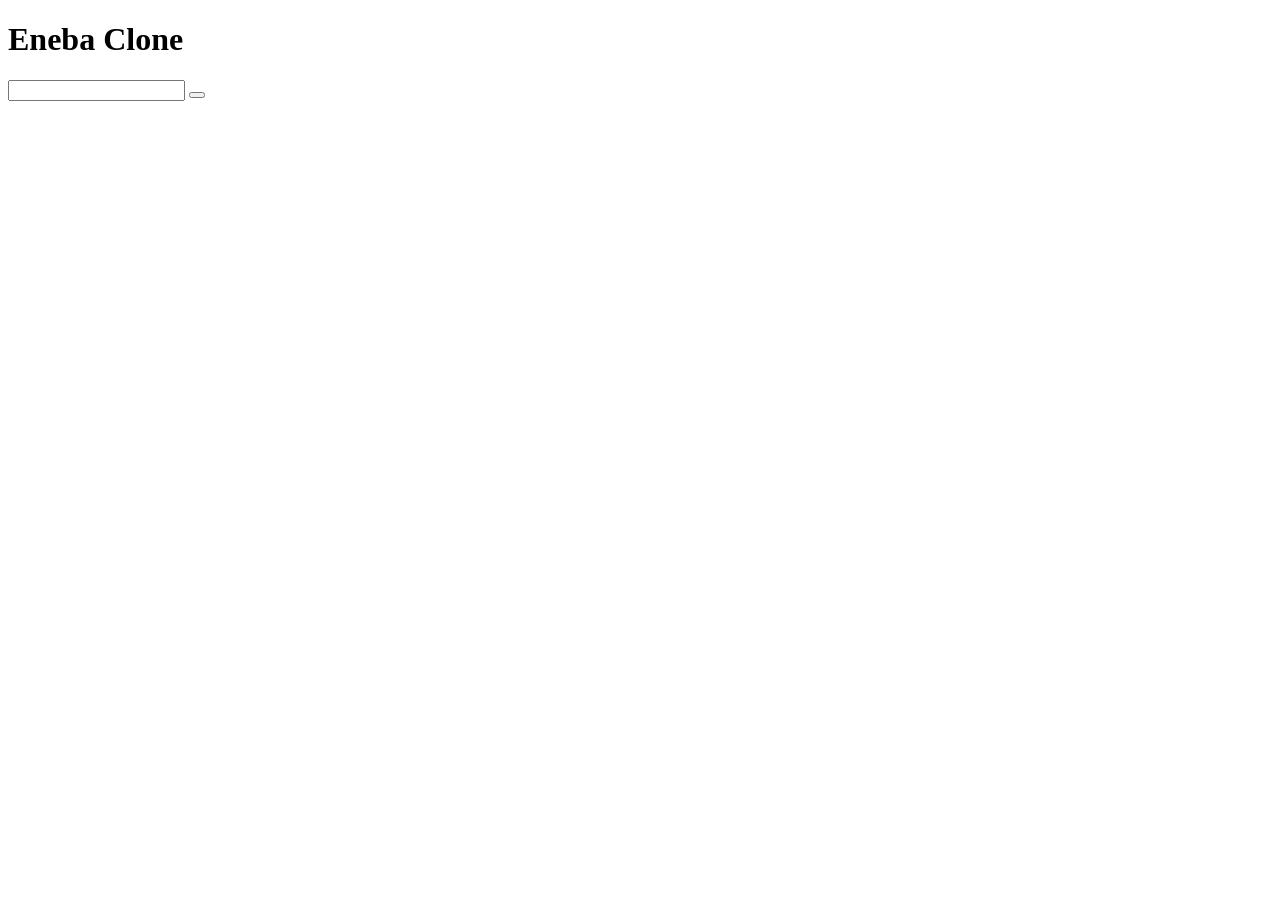
==== index.html @ f71d5b2f "Esqueleto" ====
<!doctype html>
<html lang="es">
  <head>
    <meta charset="UTF-8" />
    <meta name="viewport" content="width=device-width, initial-scale=1.0" />
    <title>PradaF</title>
  </head>
  <body>
    <header>
      <h1>Eneba Clone</h1>
      <form>
        <input type="text" />
        <button></button>
      </form>
    </header>
    <main>
      <section></section>
      <section></section>
      <section></section>
    </main>
    <footer></footer>
  </body>
</html>
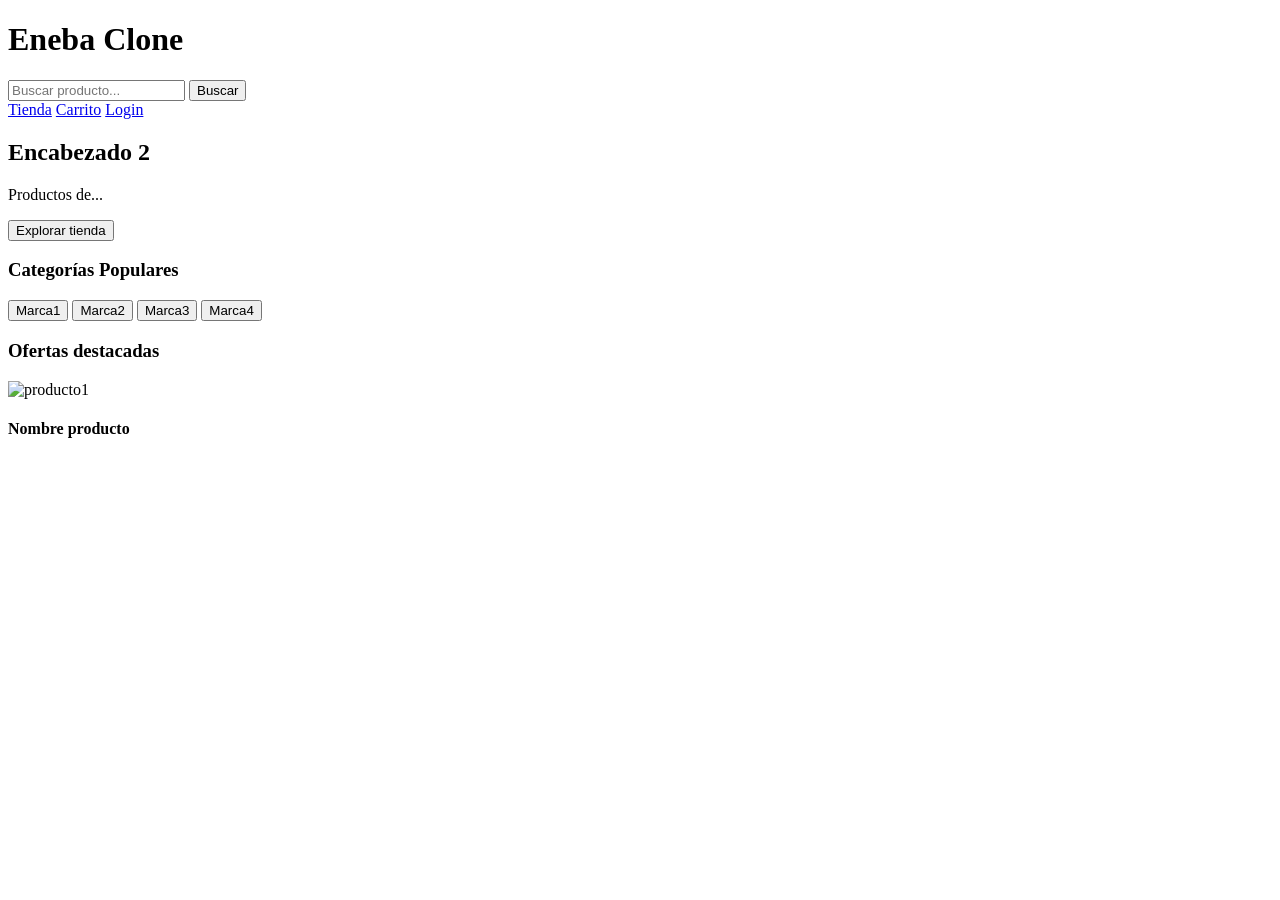
==== commit 2508925e: "pagina inicial" ====
--- a/index.html
+++ b/index.html
@@ -6,17 +6,58 @@
     <title>PradaF</title>
   </head>
   <body>
+    <!-- PANTALLA DE INICIO -->
     <header>
-      <h1>Eneba Clone</h1>
-      <form>
-        <input type="text" />
-        <button></button>
-      </form>
+      <div class="logo-area">
+        <h1>Eneba Clone</h1>
+      </div>
+      <div class="buscador-area">
+        <form>
+          <input
+            type="search"
+            name="search"
+            class="search-input"
+            placeholder="Buscar producto..."
+          />
+          <button type="submit">Buscar</button>
+        </form>
+      </div>
+      <nav class="usuario-area">
+        <a href="index.html" class="tienda-link">Tienda</a>
+        <a href="#" class="carrito-link">Carrito</a>
+        <a href="#" class="login-link">Login</a>
+      </nav>
     </header>
     <main>
-      <section></section>
-      <section></section>
-      <section></section>
+      <section class="portada">
+        <h2>Encabezado 2</h2>
+        <p>Productos de...</p>
+        <button class="tienda-button">Explorar tienda</button>
+      </section>
+      <section class="categorias-populares">
+        <h3>Categorías Populares</h3>
+        <div class="botones-populares">
+          <button>Marca1</button>
+          <button>Marca2</button>
+          <button>Marca3</button>
+          <button>Marca4</button>
+        </div>
+      </section>
+      <section class="ofertas-destacadas">
+        <h3>Ofertas destacadas</h3>
+        <div class="grid-ofertas">
+          <div class="tarjeta-oferta">
+            <img src="#" alt="producto1" class="imagen-producto1" />
+            <div class="info-producto">
+              <h4>Nombre producto</h4>
+              <div class="precios">
+                <span class="precio-original"></span>
+                <span class="precio-descuento"></span>
+              </div>
+            </div>
+          </div>
+        </div>
+      </section>
     </main>
     <footer></footer>
   </body>
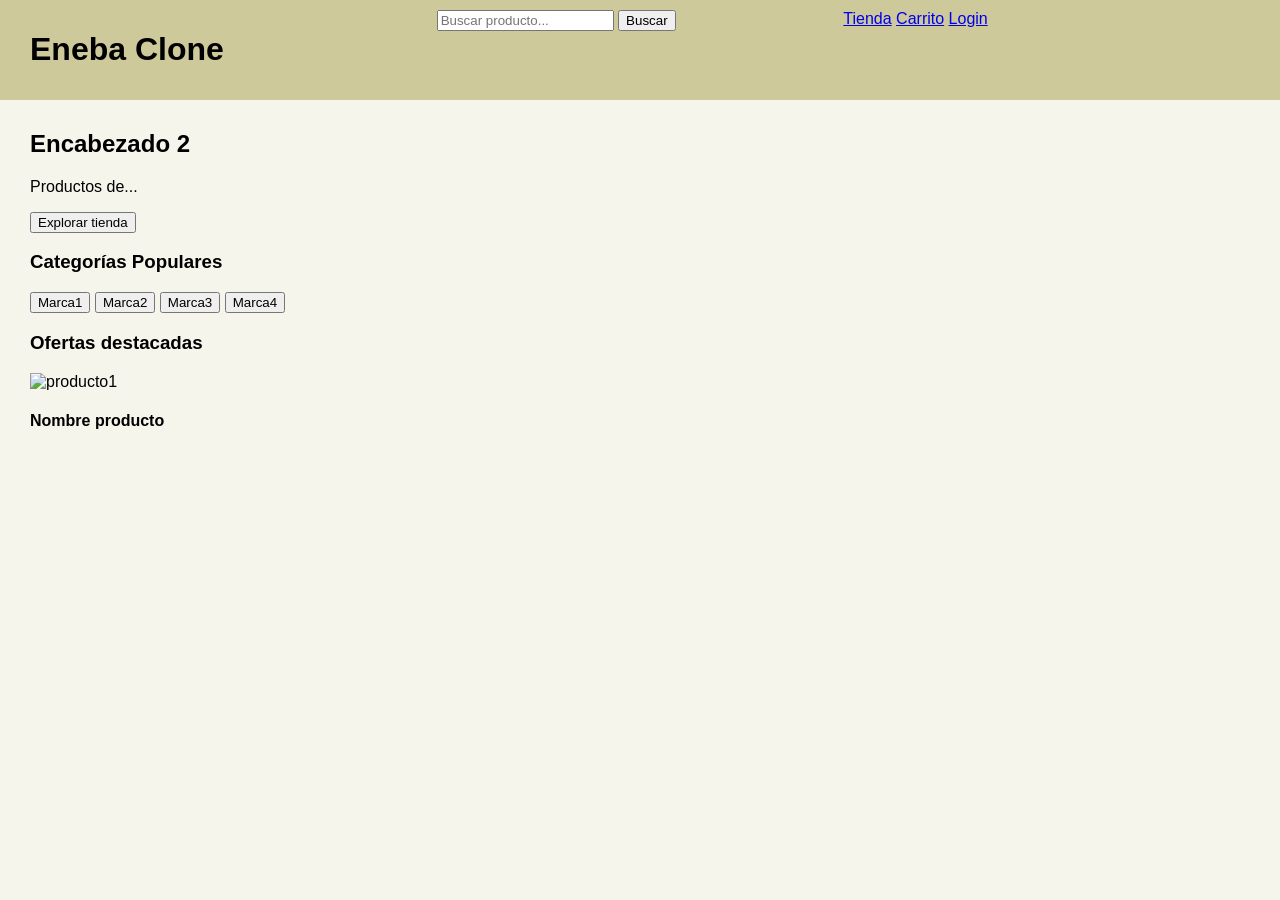
==== commit a24f9ec3: "pagina producto + css" ====
--- a/index.html
+++ b/index.html
@@ -3,6 +3,7 @@
   <head>
     <meta charset="UTF-8" />
     <meta name="viewport" content="width=device-width, initial-scale=1.0" />
+    <link rel="stylesheet" href="styles.css" />
     <title>PradaF</title>
   </head>
   <body>
--- a/styles.css
+++ b/styles.css
@@ -0,0 +1,28 @@
+body {
+  margin: 0;
+  padding: 0;
+  font-family: sans-serif;
+  background-color: #f6f5ec;
+}
+header {
+  padding: 10px 30px;
+  background-color: #cdc99a;
+  display: grid;
+  grid-template-columns: 1fr 1fr 1fr;
+}
+
+#logo-area {
+  grid-column: 1;
+}
+#buscador-area {
+  grid-column: 2;
+  justify-items: center;
+}
+#usuario-area {
+  grid-column: 3;
+  justify-content: end;
+}
+
+main {
+  padding: 10px 30px;
+}
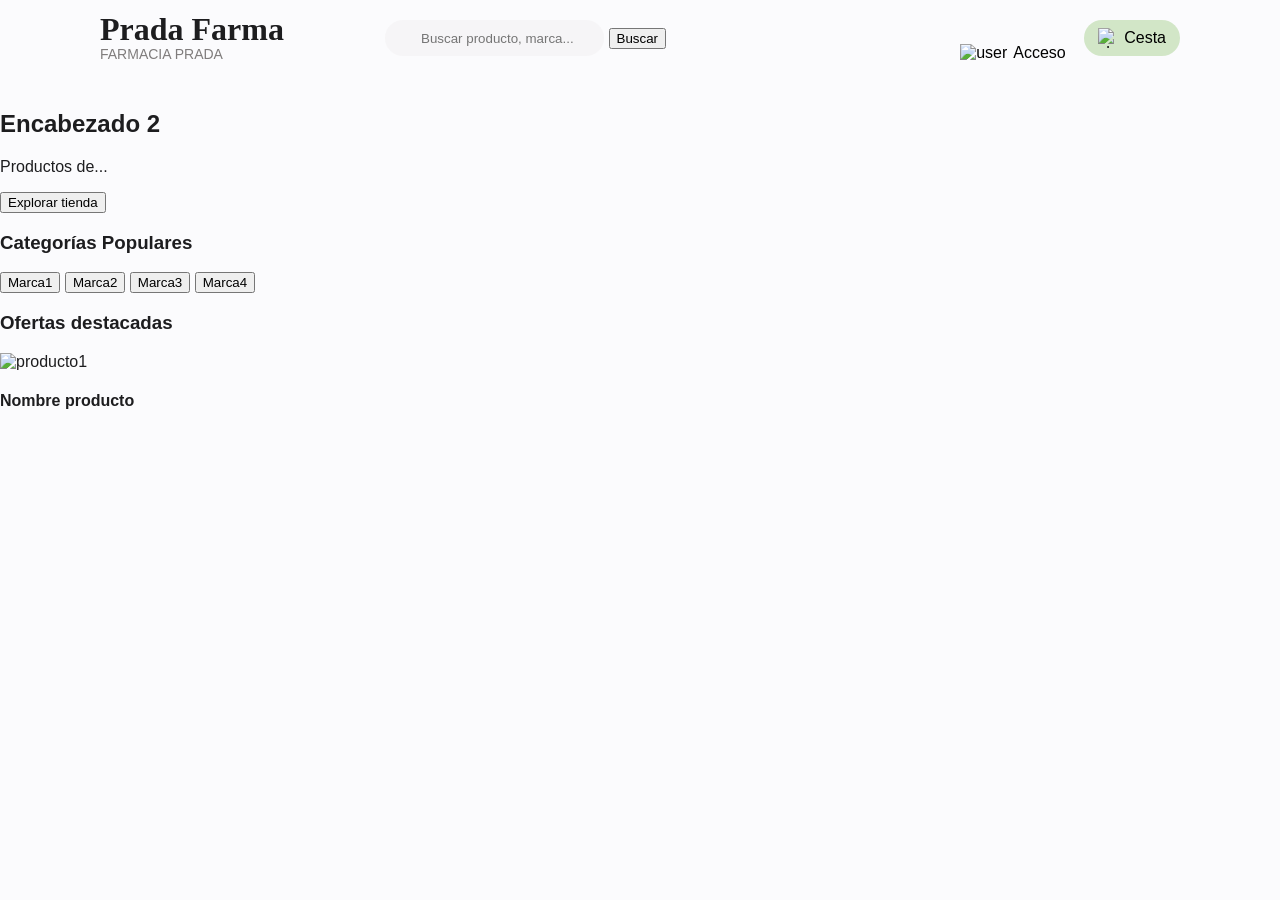
==== commit 43727691: "css pagina1" ====
--- a/index.html
+++ b/index.html
@@ -4,13 +4,13 @@
     <meta charset="UTF-8" />
     <meta name="viewport" content="width=device-width, initial-scale=1.0" />
     <link rel="stylesheet" href="styles.css" />
-    <title>PradaF</title>
+    <title>Prada Farma</title>
   </head>
   <body>
     <!-- PANTALLA DE INICIO -->
     <header>
       <div class="logo-area">
-        <h1>Eneba Clone</h1>
+        <h1 class="titulo">Prada Farma<br /><span>FARMACIA PRADA</span></h1>
       </div>
       <div class="buscador-area">
         <form>
@@ -18,15 +18,32 @@
             type="search"
             name="search"
             class="search-input"
-            placeholder="Buscar producto..."
+            placeholder="Buscar producto, marca..."
           />
           <button type="submit">Buscar</button>
         </form>
       </div>
       <nav class="usuario-area">
-        <a href="index.html" class="tienda-link">Tienda</a>
-        <a href="#" class="carrito-link">Carrito</a>
-        <a href="#" class="login-link">Login</a>
+        <a href="#" class="login-link"
+          ><span
+            ><img
+              width="24"
+              height="24"
+              src="https://img.icons8.com/forma-thin/24/user.png"
+              alt="user"
+            />
+          </span>
+          Acceso</a
+        >
+        <a href="#" class="cesta-link"
+          ><img
+            width="48"
+            height="48"
+            src="https://img.icons8.com/pulsar-line/48/shopping-cart.png"
+            alt="shopping-cart"
+          />
+          Cesta</a
+        >
       </nav>
     </header>
     <main>
--- a/styles.css
+++ b/styles.css
@@ -1,28 +1,84 @@
 body {
   margin: 0;
-  padding: 0;
-  font-family: sans-serif;
-  background-color: #f6f5ec;
+  font-family: "DM Sans", sans-serif;
+  background: #fbfbfd;
+  color: #1d1d1f;
+  font-weight: 300;
+  min-height: 100vh;
 }
+/* HEADER */
+
 header {
-  padding: 10px 30px;
-  background-color: #cdc99a;
-  display: grid;
-  grid-template-columns: 1fr 1fr 1fr;
+  margin: 0;
+  padding: 20px 100px;
+  display: flex;
+  justify-content: space-between;
 }
 
-#logo-area {
-  grid-column: 1;
+.titulo {
+  font-family: "Times New Roman", Times, serif;
+  margin: 0;
+  line-height: 0.6;
 }
-#buscador-area {
-  grid-column: 2;
-  justify-items: center;
-}
-#usuario-area {
-  grid-column: 3;
-  justify-content: end;
+h1 span {
+  font-size: 14px;
+  font-family: "DM Sans", sans-serif;
+  font-weight: lighter;
+  color: rgb(127, 124, 124);
 }
 
-main {
-  padding: 10px 30px;
+.buscador-area {
+  flex: 1;
+  max-width: 460px;
+  position: relative;
 }
+
+.buscador-area input {
+  height: 36px;
+  border: 1.5px;
+  border-radius: 18px;
+  padding: 0 14px 0 36px;
+  background-color: rgba(232, 226, 226, 0.262);
+}
+
+.buscador-area input:focus {
+  border: none;
+}
+
+.usuario-area a {
+  display: inline-flex;
+  align-items: center;
+  gap: 6px;
+  padding: 8px 14px;
+  border-radius: 999px;
+  text-decoration: none;
+  color: black;
+}
+
+.login-link:hover {
+  background-color: #f2f2f2;
+}
+
+.cesta-link {
+  background-color: rgba(140, 193, 109, 0.371);
+}
+
+.cesta-link:hover {
+  background-color: rgba(140, 193, 109, 0.575);
+}
+
+.login-link {
+  display: flex;
+  align-items: center;
+}
+
+.login-link img {
+  width: 20px;
+  height: 20px;
+}
+.cesta-link img {
+  width: 20px;
+  height: 20px;
+}
+
+/* MAIN */
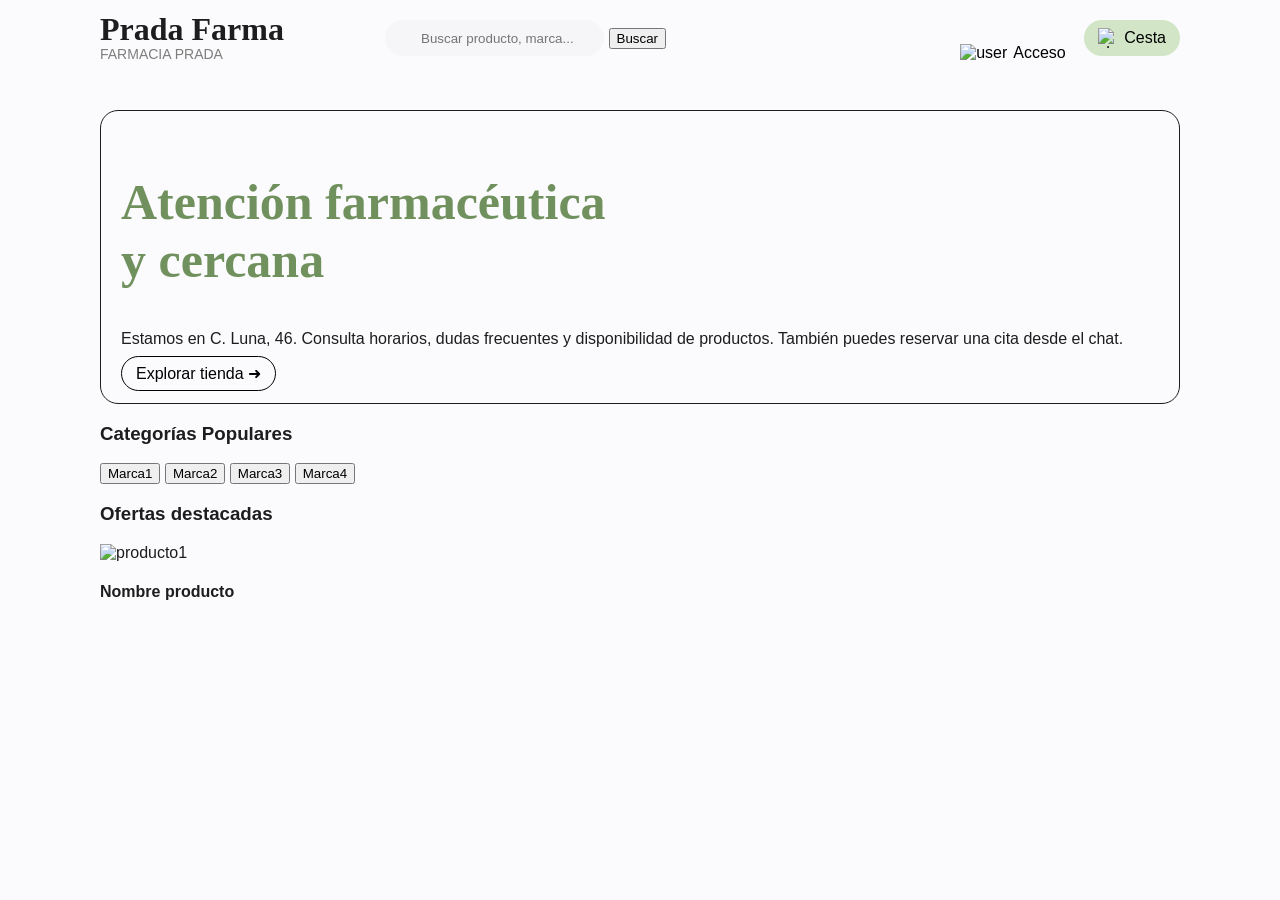
==== commit fbb1a54b: "css" ====
--- a/index.html
+++ b/index.html
@@ -4,7 +4,7 @@
     <meta charset="UTF-8" />
     <meta name="viewport" content="width=device-width, initial-scale=1.0" />
     <link rel="stylesheet" href="styles.css" />
-    <title>Prada Farma</title>
+    <title>Farmacia Prada | Farmacia en El Puerto de Santa María</title>
   </head>
   <body>
     <!-- PANTALLA DE INICIO -->
@@ -46,11 +46,16 @@
         >
       </nav>
     </header>
+    <!-- MAIN -->
     <main>
       <section class="portada">
-        <h2>Encabezado 2</h2>
-        <p>Productos de...</p>
-        <button class="tienda-button">Explorar tienda</button>
+        <h2>Atención farmacéutica <br> <span>y cercana</span></h2>
+        <p>
+          Estamos en C. Luna, 46. Consulta horarios, dudas frecuentes y
+          disponibilidad de productos. También puedes reservar una cita desde el
+          chat.
+        </p>
+        <a href="#" class="tienda-link">Explorar tienda &#10140</a>
       </section>
       <section class="categorias-populares">
         <h3>Categorías Populares</h3>
--- a/styles.css
+++ b/styles.css
@@ -82,3 +82,28 @@
 }
 
 /* MAIN */
+main {
+  padding: 20px 100px;
+}
+
+.portada {
+  border: 1px solid;
+  border-radius: 18px;
+  border-color: #1d1d1f;
+  padding: 20px;
+}
+
+h2 {
+  font-family: "Times New Roman", Times, serif;
+  font-size: 50px;
+  color: rgb(112, 145, 93);
+}
+
+.tienda-link {
+  gap: 6px;
+  padding: 8px 14px;
+  border: 1px solid;
+  border-radius: 999px;
+  text-decoration: none;
+  color: black;
+}
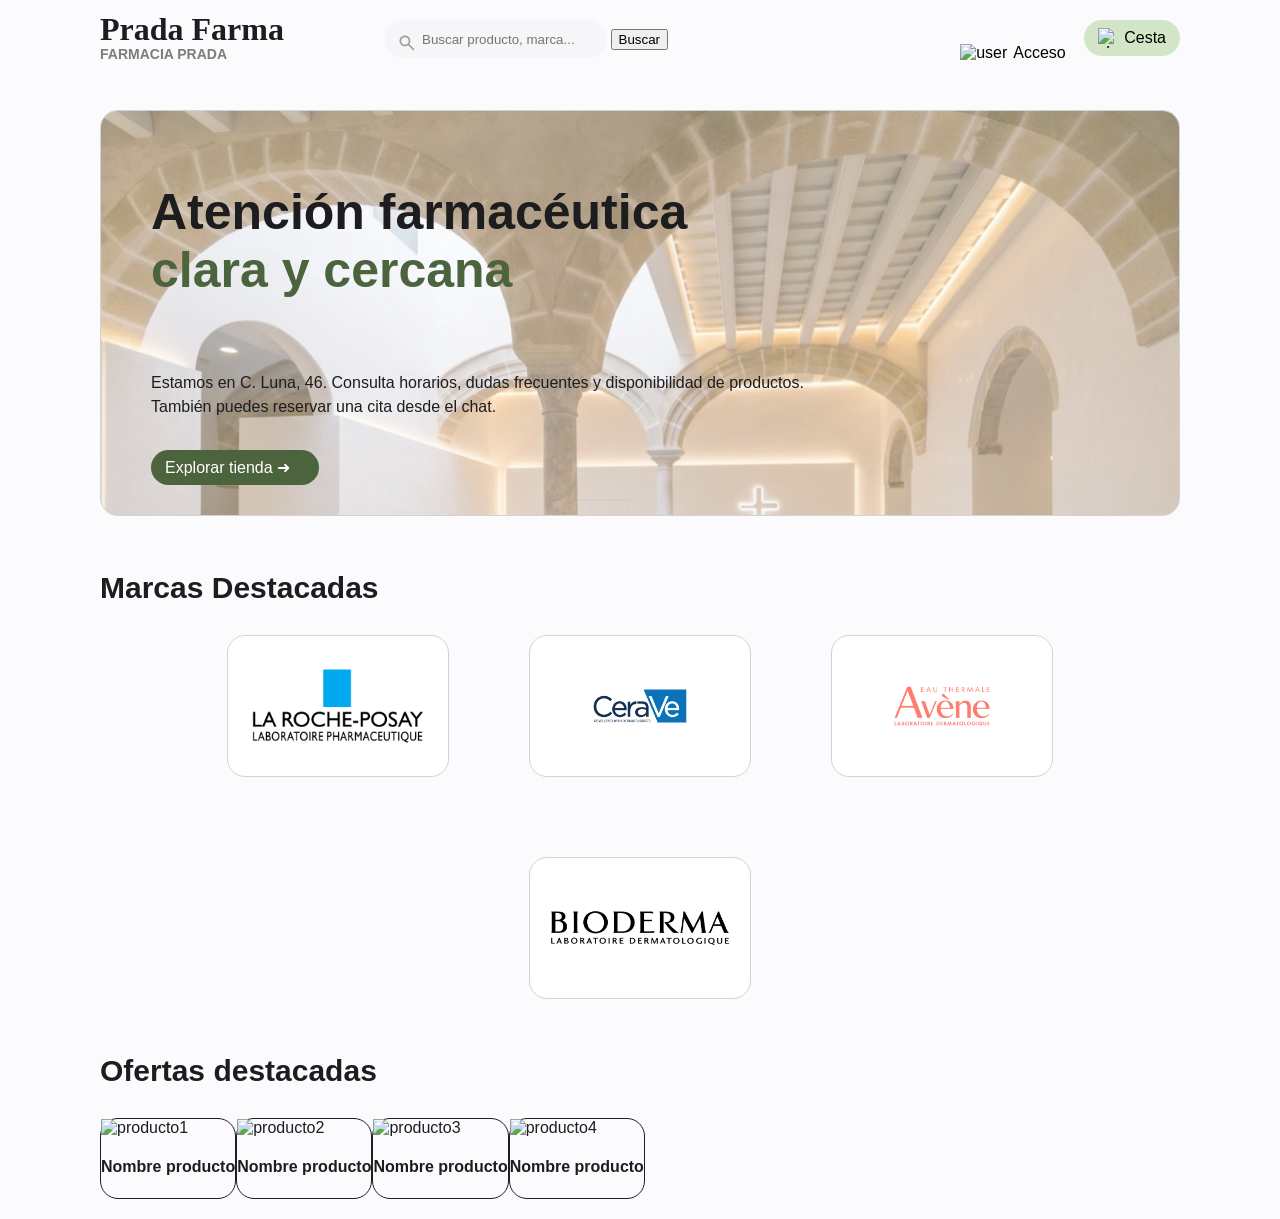
==== commit b4478561: "css pagina 1" ====
--- a/index.html
+++ b/index.html
@@ -4,21 +4,27 @@
     <meta charset="UTF-8" />
     <meta name="viewport" content="width=device-width, initial-scale=1.0" />
     <link rel="stylesheet" href="styles.css" />
+    <link rel="preconnect" href="https://fonts.googleapis.com">
+    <link rel="preconnect" href="https://fonts.gstatic.com" crossorigin>
+    <link href="https://fonts.googleapis.com/css2?family=Google+Sans:ital,opsz,wght@0,17..18,400..700;1,17..18,400..700&display=swap" rel="stylesheet">
+    <!-- icono buscador -->
+     <link rel="stylesheet" href="https://fonts.googleapis.com/css2?family=Material+Symbols+Outlined:opsz,wght,FILL,GRAD@24,400,0,0&icon_names=search" />
     <title>Farmacia Prada | Farmacia en El Puerto de Santa María</title>
   </head>
   <body>
     <!-- PANTALLA DE INICIO -->
     <header>
       <div class="logo-area">
-        <h1 class="titulo">Prada Farma<br /><span>FARMACIA PRADA</span></h1>
+        <a></a><h1 class="titulo">Prada Farma<br /><span>FARMACIA PRADA</span></h1>
       </div>
       <div class="buscador-area">
-        <form>
+        <form action="buscar" method="get" class="buscador-farmacia">
+          <span class="material-symbols-outlined">search</span>
           <input
-            type="search"
-            name="search"
-            class="search-input"
-            placeholder="Buscar producto, marca..."
+          type="text"
+          name="q"
+          class="search-input"
+          placeholder="Buscar producto, marca..."
           />
           <button type="submit">Buscar</button>
         </form>
@@ -49,33 +55,71 @@
     <!-- MAIN -->
     <main>
       <section class="portada">
-        <h2>Atención farmacéutica <br> <span>y cercana</span></h2>
+        <h2>Atención farmacéutica <br> <span> clara y cercana</span></h2>
         <p>
           Estamos en C. Luna, 46. Consulta horarios, dudas frecuentes y
-          disponibilidad de productos. También puedes reservar una cita desde el
+          disponibilidad de productos. <br> También puedes reservar una cita desde el
           chat.
         </p>
         <a href="#" class="tienda-link">Explorar tienda &#10140</a>
       </section>
-      <section class="categorias-populares">
-        <h3>Categorías Populares</h3>
+      <section class="marcas-destacadas">
+        <h3>Marcas Destacadas</h3>
         <div class="botones-populares">
-          <button>Marca1</button>
-          <button>Marca2</button>
-          <button>Marca3</button>
-          <button>Marca4</button>
+          <a href="" class="la-roche-posay"><img src="assets/La-Roche-Posay-Logo-old.png" alt="La Roche-Posay"></a>
+          <a href="" class="cerave"><img src="assets/cerave-logo.jpg" alt="CeraVe"></a>
+          <a href="" class="avene"><img src="assets/avene-logo.png" alt="Avène"></a>
+          <a href="" class="bioderma"><img src="assets/Logo-Bioderma.png" alt="Bioderma"></a>
         </div>
       </section>
       <section class="ofertas-destacadas">
         <h3>Ofertas destacadas</h3>
-        <div class="grid-ofertas">
-          <div class="tarjeta-oferta">
-            <img src="#" alt="producto1" class="imagen-producto1" />
-            <div class="info-producto">
-              <h4>Nombre producto</h4>
-              <div class="precios">
-                <span class="precio-original"></span>
-                <span class="precio-descuento"></span>
+        <div class="bloque-ofertas">
+          <div class="grid-ofertas">
+            <div class="tarjeta-oferta">
+              <img src="#" alt="producto1" class="imagen-producto1" />
+              <div class="info-producto">
+                <h4>Nombre producto</h4>
+                <div class="precios">
+                  <span class="precio-original"></span>
+                  <span class="precio-descuento"></span>
+                </div>
+              </div>
+            </div>
+          </div>
+          <div class="grid-ofertas">
+            <div class="tarjeta-oferta">
+              <img src="#" alt="producto2" class="imagen-producto2" />
+              <div class="info-producto">
+                <h4>Nombre producto</h4>
+                <div class="precios">
+                  <span class="precio-original"></span>
+                  <span class="precio-descuento"></span>
+                </div>
+              </div>
+            </div>
+          </div>
+          <div class="grid-ofertas">
+            <div class="tarjeta-oferta">
+              <img src="#" alt="producto3" class="imagen-producto3" />
+              <div class="info-producto">
+                <h4>Nombre producto</h4>
+                <div class="precios">
+                  <span class="precio-original"></span>
+                  <span class="precio-descuento"></span>
+                </div>
+              </div>
+            </div>
+          </div>
+          <div class="grid-ofertas">
+            <div class="tarjeta-oferta">
+              <img src="#" alt="producto4" class="imagen-producto4" />
+              <div class="info-producto">
+                <h4>Nombre producto</h4>
+                <div class="precios">
+                  <span class="precio-original"></span>
+                  <span class="precio-descuento"></span>
+                </div>
               </div>
             </div>
           </div>
--- a/styles.css
+++ b/styles.css
@@ -1,3 +1,7 @@
+* {
+  font-family: "Google Sans", sans-serif;
+}
+
 body {
   margin: 0;
   font-family: "DM Sans", sans-serif;
@@ -22,8 +26,7 @@
 }
 h1 span {
   font-size: 14px;
-  font-family: "DM Sans", sans-serif;
-  font-weight: lighter;
+  font-weight: bold;
   color: rgb(127, 124, 124);
 }
 
@@ -32,18 +35,42 @@
   max-width: 460px;
   position: relative;
 }
+.buscador-area span {
+  color: #9e9e9e;
+  position: absolute;
+  left: 12px;
+  top: 45%;
+  transform: translateY(-50%);
+  color: #9e9e9e;
+  font-size: 20px;
+}
 
 .buscador-area input {
   height: 36px;
-  border: 1.5px;
+  border: 1.5px solid transparent;
   border-radius: 18px;
   padding: 0 14px 0 36px;
   background-color: rgba(232, 226, 226, 0.262);
 }
 
-.buscador-area input:focus {
+.buscador-area input:focus-within {
+  outline: none;
+  background-color: #ffffff;
+  border-color: rgb(76, 100, 62);
+  transition: all 0.3s ease; /* Para que el cambio sea suave */
+}
+
+.material-symbols-outlined {
+  font-variation-settings:
+    "FILL" 0,
+    "wght" 400,
+    "GRAD" 0,
+    "opsz" 24;
+}
+
+/* .buscador-area input:active {
   border: none;
-}
+} */
 
 .usuario-area a {
   display: inline-flex;
@@ -84,26 +111,91 @@
 /* MAIN */
 main {
   padding: 20px 100px;
+  display: flex;
+  flex-direction: column;
+  gap: 25px;
 }
 
 .portada {
   border: 1px solid;
   border-radius: 18px;
-  border-color: #1d1d1f;
+  border-color: #d2d2d7;
+  padding: 30px 50px;
+  display: flex;
+  flex-direction: column;
+  gap: 15px;
+  /* Fondo portada */
+  background-image:
+    linear-gradient(rgba(255, 255, 255, 0.4), rgba(255, 255, 255, 0.4)),
+    url("assets/portadaPF.png");
+  background-size: cover;
+  background-position: center;
+}
+
+h2 {
+  font-size: 50px;
+  font-family: "Google Sans", sans-serif;
+  font-optical-sizing: auto;
+  font-style: normal;
+}
+
+h2 > span {
+  color: rgb(76, 100, 62);
+}
+
+p {
+  line-height: 1.5;
+}
+
+.tienda-link {
+  border-radius: 999px;
+  padding: 8px 14px;
+  width: 140px;
+  background-color: rgb(76, 100, 62);
+  color: rgb(255, 255, 255);
+  text-decoration: none;
+  gap: 8px;
+}
+
+h3 {
+  font-size: 30px;
+}
+
+.botones-populares {
+  display: flex;
+  justify-content: center;
+  flex-wrap: wrap;
+  gap: 80px;
+}
+
+.botones-populares a {
+  display: flex;
+  align-items: center;
+  justify-content: center;
+  width: 180px;
+  height: 100px;
   padding: 20px;
-}
-
-h2 {
-  font-family: "Times New Roman", Times, serif;
-  font-size: 50px;
-  color: rgb(112, 145, 93);
-}
-
-.tienda-link {
-  gap: 6px;
-  padding: 8px 14px;
-  border: 1px solid;
-  border-radius: 999px;
-  text-decoration: none;
-  color: black;
-}
+  border-radius: 18px;
+  border: 1px solid #d2d2d7;
+  background-color: white;
+}
+
+.botones-populares img {
+  height: 100px;
+  width: auto;
+}
+
+.botones-populares a:hover {
+  transform: translateY(-5px);
+  border: 1px solid #d2d2d7;
+  box-shadow: 0 15px 35px rgba(0, 0, 0, 0.2);
+  transition: all 0.3s ease;
+}
+
+.bloque-ofertas {
+  display: flex;
+}
+.grid-ofertas {
+  border: 1.5px solid;
+  border-radius: 18px;
+}
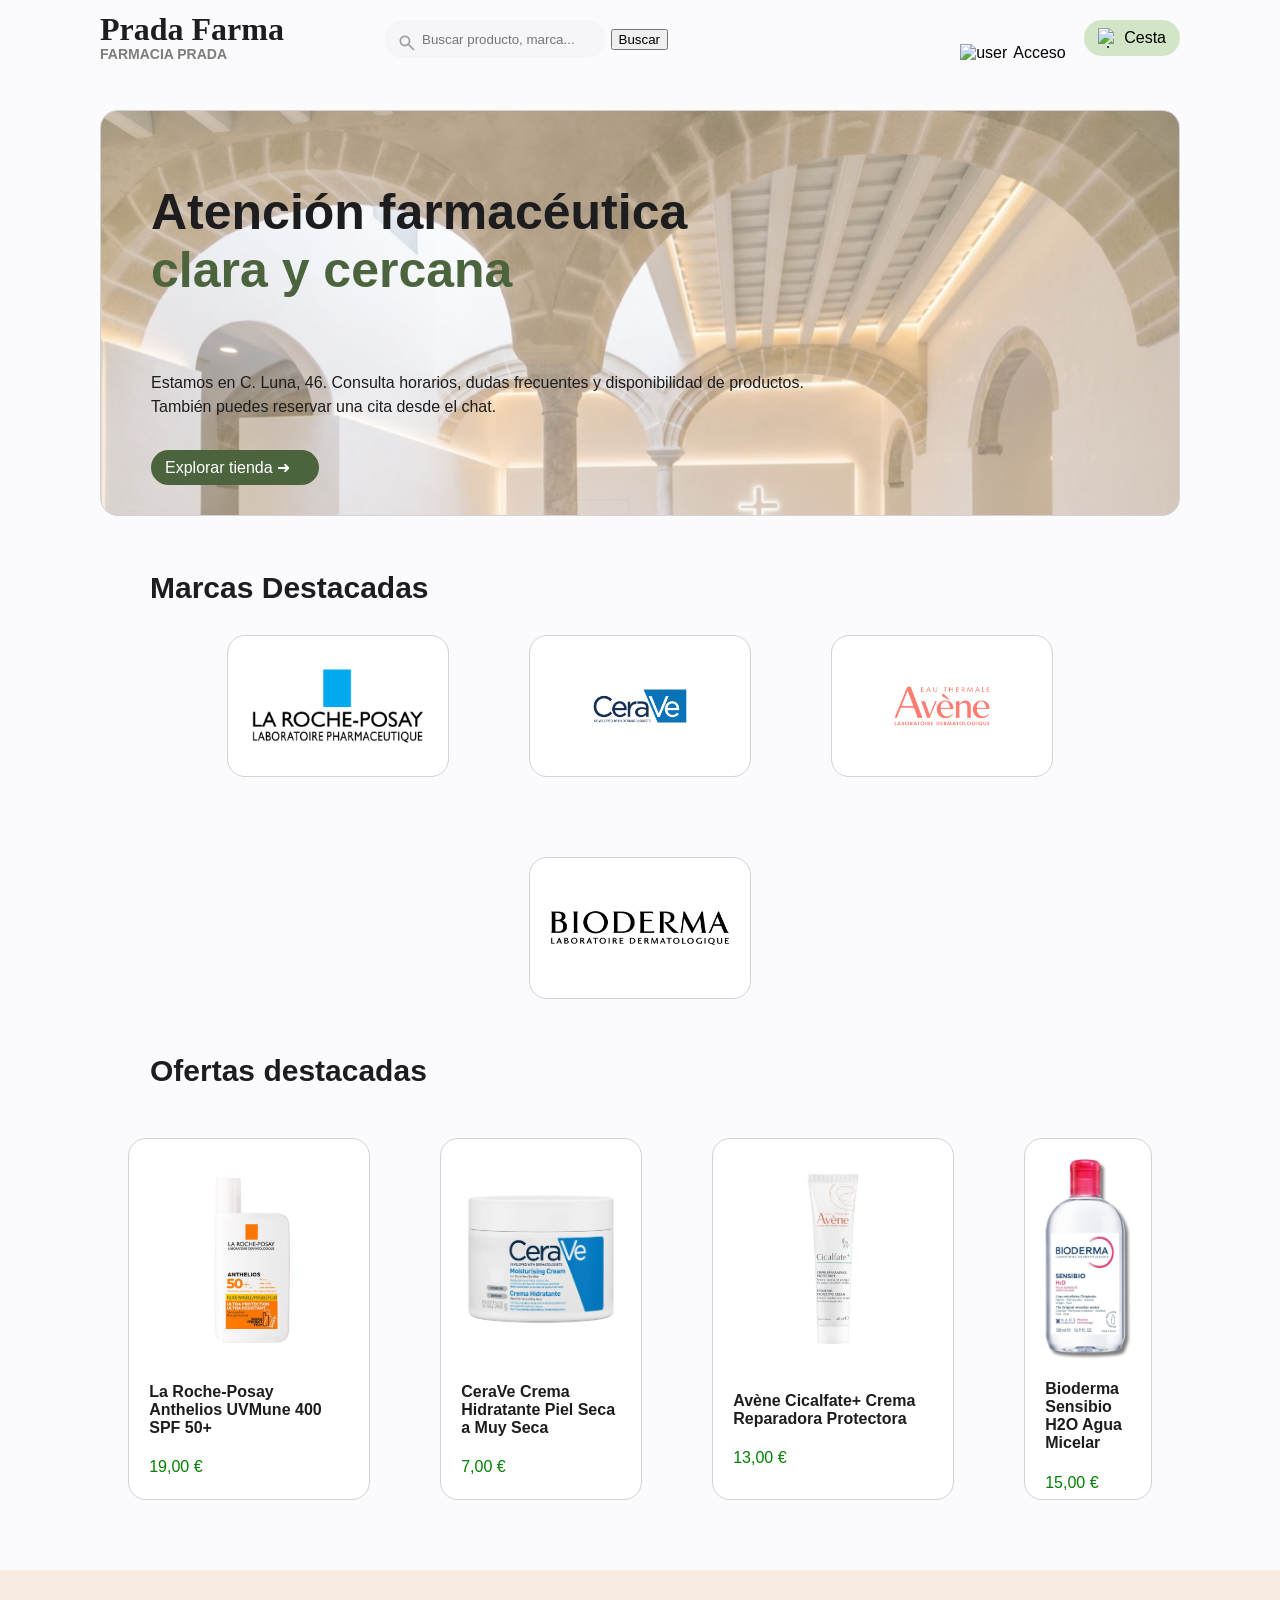
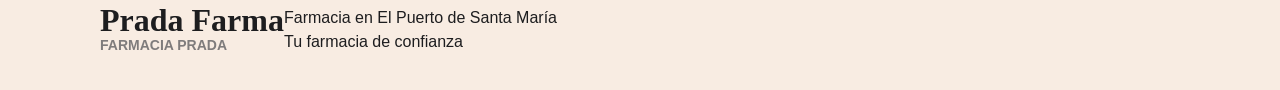
==== commit a1484fb2: "ofertas destacadas css" ====
--- a/index.html
+++ b/index.html
@@ -66,66 +66,63 @@
       <section class="marcas-destacadas">
         <h3>Marcas Destacadas</h3>
         <div class="botones-populares">
-          <a href="" class="la-roche-posay"><img src="assets/La-Roche-Posay-Logo-old.png" alt="La Roche-Posay"></a>
-          <a href="" class="cerave"><img src="assets/cerave-logo.jpg" alt="CeraVe"></a>
-          <a href="" class="avene"><img src="assets/avene-logo.png" alt="Avène"></a>
-          <a href="" class="bioderma"><img src="assets/Logo-Bioderma.png" alt="Bioderma"></a>
+          <a href="" class="la-roche-posay"><img src="assets/logos/La-Roche-Posay-Logo-old.png" alt="La Roche-Posay"></a>
+          <a href="" class="cerave"><img src="assets/logos/cerave-logo.jpg" alt="CeraVe"></a>
+          <a href="" class="avene"><img src="assets/logos/avene-logo.png" alt="Avène"></a>
+          <a href="" class="bioderma"><img src="assets/logos/Logo-Bioderma.png" alt="Bioderma"></a>
         </div>
       </section>
       <section class="ofertas-destacadas">
         <h3>Ofertas destacadas</h3>
         <div class="bloque-ofertas">
-          <div class="grid-ofertas">
-            <div class="tarjeta-oferta">
-              <img src="#" alt="producto1" class="imagen-producto1" />
+          <!-- <div class="tarjeta-oferta"> -->
+          <div class="tarjeta-ofertas">
+              <img src="assets/productos/La Roche-Posay Anthelios UVMune 400 SPF 50+.jpg" alt="producto1" class="imagen-producto1" />
               <div class="info-producto">
-                <h4>Nombre producto</h4>
+                <h4>La Roche-Posay Anthelios UVMune 400 SPF 50+</h4>
                 <div class="precios">
-                  <span class="precio-original"></span>
+                  <span class="precio-original">19,00 €</span>
                   <span class="precio-descuento"></span>
                 </div>
               </div>
-            </div>
           </div>
-          <div class="grid-ofertas">
-            <div class="tarjeta-oferta">
-              <img src="#" alt="producto2" class="imagen-producto2" />
+          <div class="tarjeta-ofertas">
+              <img src="assets/productos/CeraVe Crema Hidratante Piel Seca a Muy Seca.webp" alt="producto1" class="imagen-producto1" />
               <div class="info-producto">
-                <h4>Nombre producto</h4>
+                <h4>CeraVe Crema Hidratante Piel Seca a Muy Seca</h4>
                 <div class="precios">
-                  <span class="precio-original"></span>
+                  <span class="precio-original">7,00 €</span>
                   <span class="precio-descuento"></span>
                 </div>
               </div>
-            </div>
           </div>
-          <div class="grid-ofertas">
-            <div class="tarjeta-oferta">
-              <img src="#" alt="producto3" class="imagen-producto3" />
+          <div class="tarjeta-ofertas">
+              <img src="assets/productos/Avène Cicalfate+ Crema Reparadora Protectora.jpg" alt="producto1" class="imagen-producto1" />
               <div class="info-producto">
-                <h4>Nombre producto</h4>
+                <h4>Avène Cicalfate+ Crema Reparadora Protectora</h4>
                 <div class="precios">
-                  <span class="precio-original"></span>
+                  <span class="precio-original">13,00 €</span>
                   <span class="precio-descuento"></span>
                 </div>
               </div>
-            </div>
           </div>
-          <div class="grid-ofertas">
-            <div class="tarjeta-oferta">
-              <img src="#" alt="producto4" class="imagen-producto4" />
+          <div class="tarjeta-ofertas">
+              <img src="assets/productos/Bioderma Sensibio H2O Agua Micelar.jpg" alt="producto1" class="imagen-producto1" />
               <div class="info-producto">
-                <h4>Nombre producto</h4>
+                <h4>Bioderma Sensibio H2O Agua Micelar</h4>
                 <div class="precios">
-                  <span class="precio-original"></span>
+                  <span class="precio-original">15,00 €</span>
                   <span class="precio-descuento"></span>
                 </div>
               </div>
-            </div>
           </div>
         </div>
       </section>
     </main>
-    <footer></footer>
+    <!-- FOOTER -->
+    <footer>
+      <h1 class="titulo">Prada Farma<br /><span>FARMACIA PRADA</span></h1>
+      <p>Farmacia en El Puerto de Santa María <br> Tu farmacia de confianza</p>
+    </footer>
   </body>
 </html>
--- a/styles.css
+++ b/styles.css
@@ -159,6 +159,7 @@
 
 h3 {
   font-size: 30px;
+  padding: 0 50px;
 }
 
 .botones-populares {
@@ -194,8 +195,47 @@
 
 .bloque-ofertas {
   display: flex;
-}
-.grid-ofertas {
-  border: 1.5px solid;
-  border-radius: 18px;
-}
+  justify-content: center;
+  margin: 50px;
+}
+
+.tarjeta-ofertas {
+  border: 1.5px solid #d2d2d7;
+  border-radius: 18px;
+  padding: 20px;
+  margin: 0 35px;
+  height: 320px;
+  width: 200px;
+  background-color: white;
+  display: flex;
+  justify-content: center;
+  flex-wrap: wrap;
+}
+
+.tarjeta-ofertas:hover {
+  transform: translateY(-5px);
+  border: 1px solid #d2d2d7;
+  box-shadow: 0 15px 35px rgba(0, 0, 0, 0.2);
+  transition: all 0.3s ease;
+}
+
+.tarjeta-ofertas img {
+  height: 200px;
+  width: auto;
+}
+
+.precios {
+  display: flex;
+  flex-wrap: wrap;
+}
+
+.precio-original {
+  color: green;
+}
+
+footer {
+  padding: 20px 100px;
+  background-color: #f8ece2;
+  display: flex;
+  align-items: center;
+}
